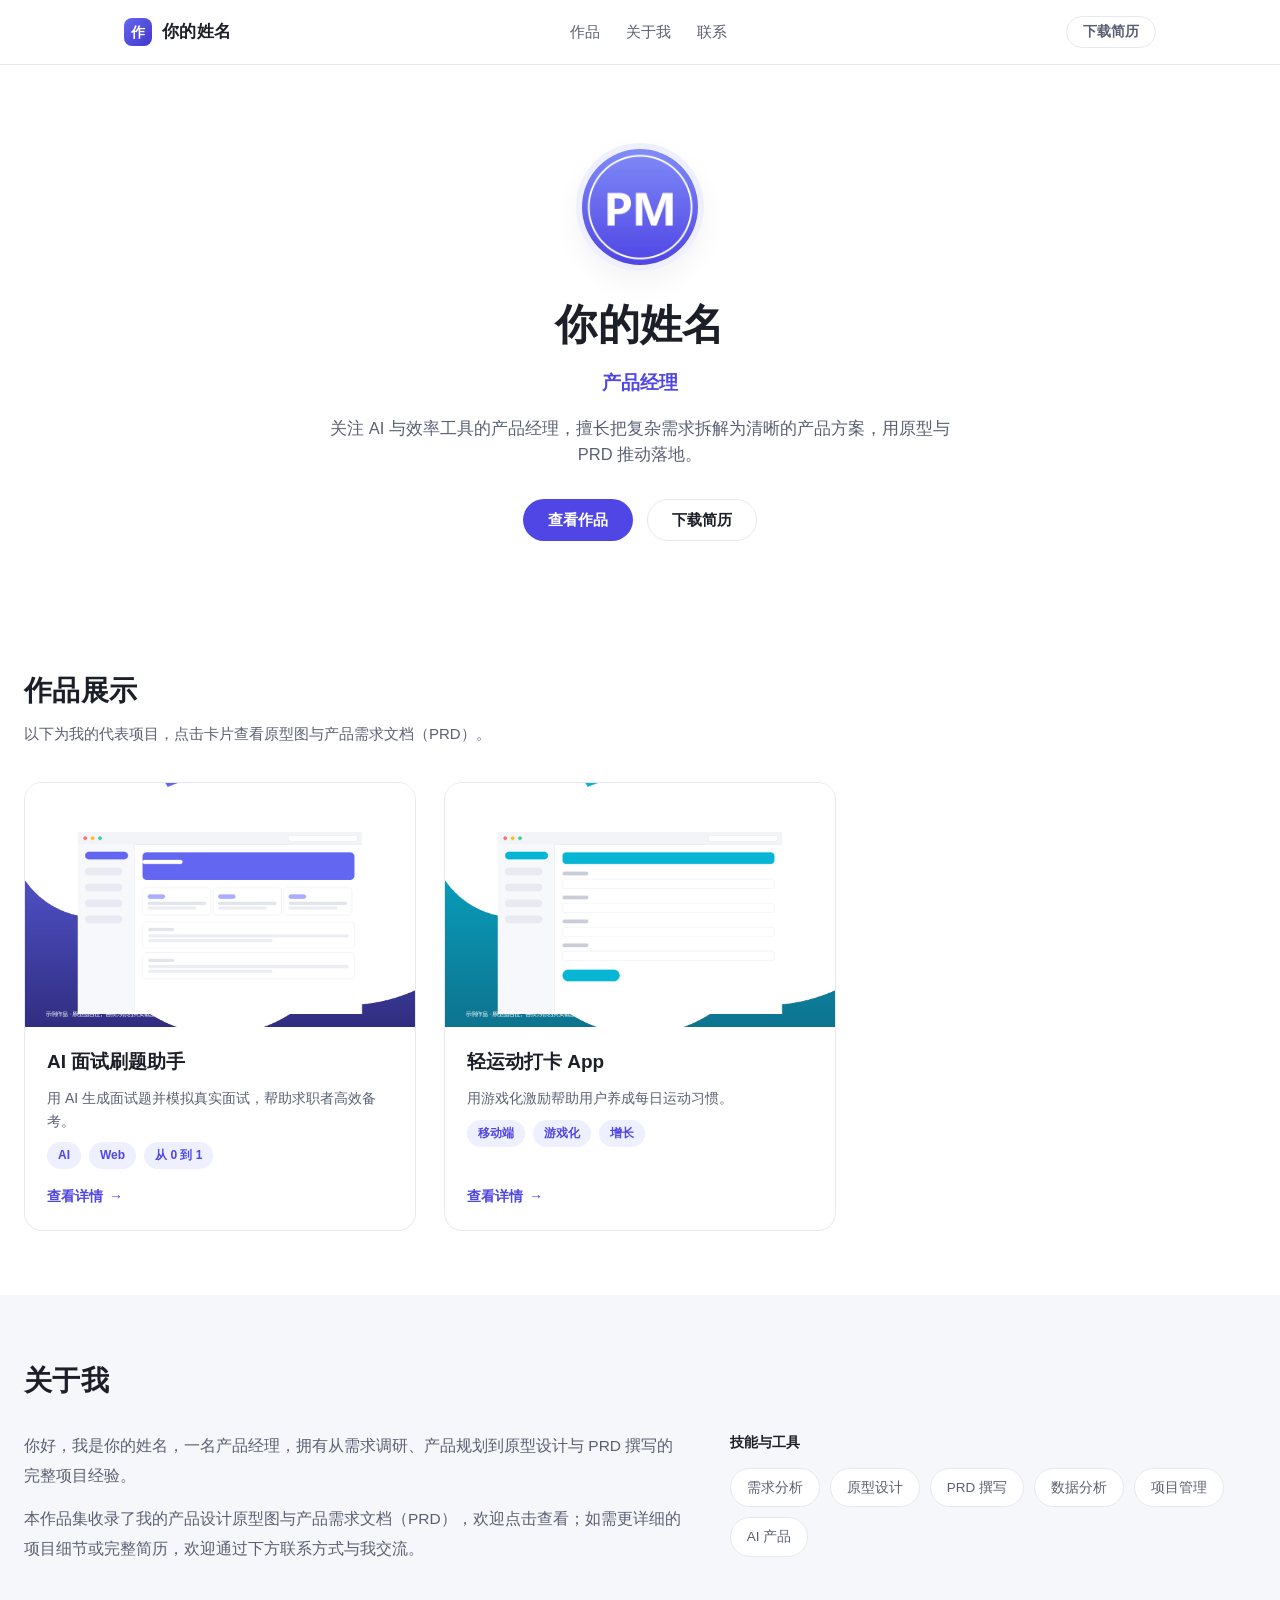
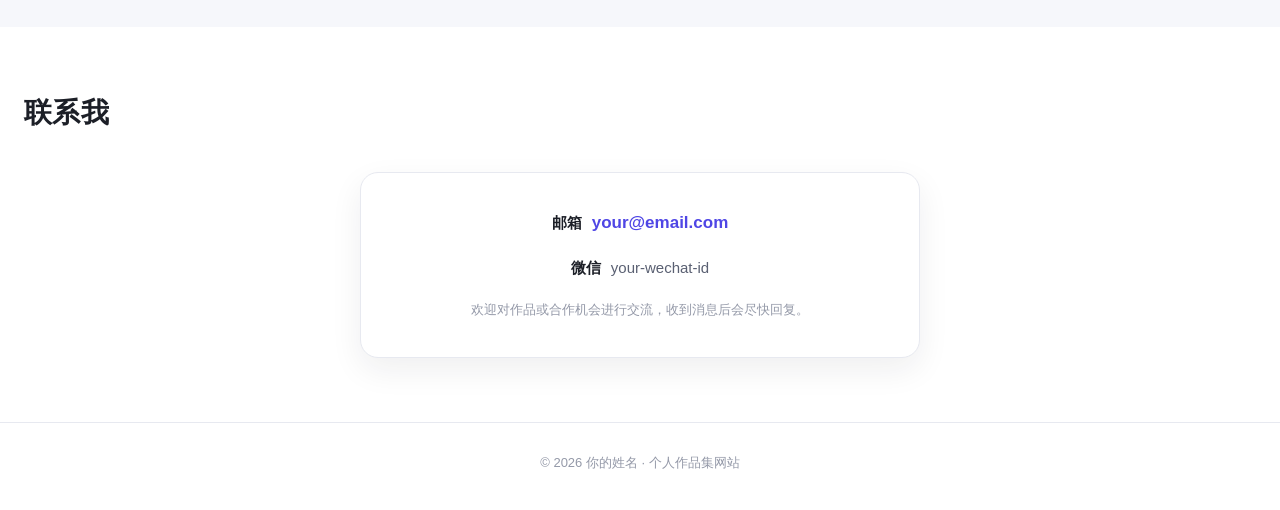
==== index.html @ 60339f10 "feat: 个人作品集网站 v1（纯静态，展示原型图与 PRD）" ====
<!DOCTYPE html>
<html lang="zh-CN">
<head>
  <meta charset="UTF-8">
  <meta name="viewport" content="width=device-width, initial-scale=1.0">
  <title>你的姓名 · 产品经理作品集</title>
  <meta name="description" content="产品经理个人作品集：展示产品设计原型图与产品需求文档（PRD），欢迎点击查看。">
  <meta name="author" content="你的姓名">
  <meta property="og:type" content="website">
  <meta property="og:title" content="你的姓名 · 产品经理作品集">
  <meta property="og:description" content="展示产品设计原型图与产品需求文档（PRD）的个人作品集。">
  <meta property="og:image" content="assets/img/og-cover.png">
  <link rel="icon" href="assets/img/favicon.png" type="image/png">
  <link rel="stylesheet" href="assets/css/style.css">
</head>
<body>
  <header class="site-header">
    <nav class="nav container" aria-label="主导航">
      <a class="nav-brand" href="index.html">
        <span class="brand-mark">作</span>
        <span id="nav-name">你的姓名</span>
      </a>
      <ul class="nav-links">
        <li><a href="index.html#projects">作品</a></li>
        <li><a href="index.html#about">关于我</a></li>
        <li><a href="index.html#contact">联系</a></li>
      </ul>
      <a class="btn btn-ghost" href="assets/resume.pdf" target="_blank" rel="noopener" id="nav-resume">下载简历</a>
    </nav>
  </header>

  <main>
    <section class="hero">
      <img class="avatar" id="avatar" src="assets/img/avatar.png" alt="头像" width="116" height="116">
      <h1 class="hero-name" id="hero-name">你的姓名</h1>
      <p class="hero-role" id="hero-role">产品经理</p>
      <p class="hero-tagline" id="hero-tagline">关注 AI 与效率工具的产品经理，擅长把复杂需求拆解为清晰的产品方案，用原型与 PRD 推动落地。</p>
      <div class="hero-actions">
        <a class="btn btn-primary" href="#projects">查看作品</a>
        <a class="btn btn-secondary" href="assets/resume.pdf" target="_blank" rel="noopener" id="hero-resume">下载简历</a>
      </div>
      <div class="error-banner" id="data-error" role="alert">
        数据加载失败：请通过本地服务器访问（如 python -m http.server 8000）或部署后再打开本页。
      </div>
    </section>

    <section class="section" id="projects">
      <h2 class="section-title">作品展示</h2>
      <p class="section-sub">以下为我的代表项目，点击卡片查看原型图与产品需求文档（PRD）。</p>
      <div class="project-grid" id="project-grid"></div>
    </section>

    <section class="section section-alt" id="about">
      <h2 class="section-title">关于我</h2>
      <div class="about-grid">
        <div class="about-bio" id="about-bio"></div>
        <div>
          <div class="about-skills-label" id="skills-label">技能与工具</div>
          <div class="skill-list" id="skill-list"></div>
        </div>
      </div>
    </section>

    <section class="section" id="contact">
      <h2 class="section-title">联系我</h2>
      <div class="contact">
        <div class="contact-card">
          <div class="contact-line"><span class="label">邮箱</span><a class="contact-email" id="contact-email" href="mailto:your@email.com">your@email.com</a></div>
          <div class="contact-line"><span class="label">微信</span><span id="contact-wechat">your-wechat-id</span></div>
          <p class="contact-hint">欢迎对作品或合作机会进行交流，收到消息后会尽快回复。</p>
        </div>
      </div>
    </section>
  </main>

  <footer class="site-footer">
    <p>© <span id="footer-year">2026</span> <span id="footer-name">你的姓名</span> · 个人作品集网站</p>
  </footer>

  <script src="assets/js/main.js"></script>
</body>
</html>
---- assets/css/style.css ----
/* ============================================================
   个人作品集网站 v1 · 简约浅色主题
   纯静态：无外部依赖，字体使用系统字体栈
   ============================================================ */

:root {
  --bg: #ffffff;
  --bg-soft: #f6f7fb;
  --text: #1c1f27;
  --text-2: #5a6072;
  --text-3: #9499a8;
  --accent: #4f46e5;
  --accent-strong: #4338ca;
  --accent-soft: #eef0ff;
  --border: #e7e9f0;
  --radius-lg: 18px;
  --radius-md: 12px;
  --radius-sm: 8px;
  --shadow-card: 0 12px 32px rgba(28, 31, 39, 0.07);
  --shadow-hover: 0 18px 44px rgba(28, 31, 39, 0.12);
  --font: -apple-system, BlinkMacSystemFont, "Segoe UI", "PingFang SC",
          "Hiragino Sans GB", "Microsoft YaHei", "Noto Sans SC", sans-serif;
}

* { box-sizing: border-box; }

html { scroll-behavior: smooth; }

body {
  margin: 0;
  font-family: var(--font);
  color: var(--text);
  background: var(--bg);
  line-height: 1.6;
  -webkit-font-smoothing: antialiased;
}

img { max-width: 100%; display: block; }

a { color: var(--accent); text-decoration: none; }
a:hover { color: var(--accent-strong); }

h1, h2, h3, p { margin: 0; }

.container {
  max-width: 1080px;
  margin: 0 auto;
  padding: 0 24px;
}

:focus-visible {
  outline: 2px solid var(--accent);
  outline-offset: 2px;
  border-radius: 4px;
}

@media (prefers-reduced-motion: reduce) {
  * { transition: none !important; animation: none !important; }
  html { scroll-behavior: auto; }
}

/* ---------- 顶栏导航 ---------- */
.site-header {
  position: sticky;
  top: 0;
  z-index: 50;
  background: rgba(255, 255, 255, 0.82);
  backdrop-filter: blur(14px);
  -webkit-backdrop-filter: blur(14px);
  border-bottom: 1px solid var(--border);
}

.nav {
  display: flex;
  align-items: center;
  justify-content: space-between;
  height: 64px;
  gap: 16px;
}

.nav-brand {
  font-size: 17px;
  font-weight: 700;
  color: var(--text);
  letter-spacing: 0.02em;
  display: inline-flex;
  align-items: center;
  gap: 10px;
}

.nav-brand .brand-mark {
  width: 28px;
  height: 28px;
  border-radius: 8px;
  background: linear-gradient(135deg, #6366f1, #4338ca);
  color: #fff;
  display: inline-flex;
  align-items: center;
  justify-content: center;
  font-size: 14px;
  font-weight: 800;
}

.nav-links {
  display: flex;
  align-items: center;
  gap: 26px;
  list-style: none;
  margin: 0;
  padding: 0;
}

.nav-links a {
  color: var(--text-2);
  font-size: 15px;
  font-weight: 500;
}
.nav-links a:hover { color: var(--accent); }

/* ---------- 按钮 ---------- */
.btn {
  display: inline-flex;
  align-items: center;
  justify-content: center;
  gap: 8px;
  padding: 11px 24px;
  border-radius: 999px;
  font-size: 15px;
  font-weight: 600;
  line-height: 1.2;
  cursor: pointer;
  transition: background-color 0.18s ease, box-shadow 0.18s ease,
              transform 0.18s ease, color 0.18s ease;
  border: 1px solid transparent;
  white-space: nowrap;
}

.btn-primary {
  background: var(--accent);
  color: #fff;
}
.btn-primary:hover {
  background: var(--accent-strong);
  color: #fff;
  transform: translateY(-1px);
  box-shadow: 0 10px 22px rgba(79, 70, 229, 0.28);
}

.btn-secondary {
  background: var(--bg);
  color: var(--text);
  border-color: var(--border);
}
.btn-secondary:hover {
  border-color: var(--accent);
  color: var(--accent);
  transform: translateY(-1px);
}

.btn-ghost {
  background: transparent;
  color: var(--text-2);
  border-color: var(--border);
  padding: 7px 16px;
  font-size: 13.5px;
}
.btn-ghost:hover { color: var(--accent); border-color: var(--accent); }

.btn-sm { padding: 7px 16px; font-size: 13.5px; }

/* ---------- Hero ---------- */
.hero {
  text-align: center;
  padding: 84px 24px 64px;
}

.avatar {
  width: 116px;
  height: 116px;
  border-radius: 50%;
  object-fit: cover;
  margin: 0 auto 26px;
  box-shadow: 0 0 0 6px var(--accent-soft), var(--shadow-card);
}

.hero-name { font-size: 42px; font-weight: 800; letter-spacing: 0.01em; }

.hero-role {
  margin-top: 10px;
  font-size: 19px;
  font-weight: 600;
  color: var(--accent);
}

.hero-tagline {
  margin: 16px auto 0;
  max-width: 640px;
  font-size: 16.5px;
  color: var(--text-2);
}

.hero-actions {
  margin-top: 32px;
  display: flex;
  gap: 14px;
  justify-content: center;
  flex-wrap: wrap;
}

/* ---------- 区块 ---------- */
.section { padding: 64px 24px; }
.section-alt { background: var(--bg-soft); }

.section-title {
  font-size: 28px;
  font-weight: 800;
  letter-spacing: 0.01em;
}

.section-sub {
  margin-top: 8px;
  font-size: 15px;
  color: var(--text-2);
  max-width: 560px;
}

/* ---------- 项目卡片 ---------- */
.project-grid {
  margin-top: 36px;
  display: grid;
  grid-template-columns: repeat(auto-fill, minmax(320px, 1fr));
  gap: 28px;
}

.card {
  display: flex;
  flex-direction: column;
  background: var(--bg);
  border: 1px solid var(--border);
  border-radius: var(--radius-lg);
  overflow: hidden;
  transition: transform 0.2s ease, box-shadow 0.2s ease;
  text-decoration: none;
  color: inherit;
}

.card:hover {
  transform: translateY(-4px);
  box-shadow: var(--shadow-hover);
  color: inherit;
}

.card-cover {
  aspect-ratio: 16 / 10;
  object-fit: cover;
  width: 100%;
  background: var(--bg-soft);
}

.card-body { padding: 20px 22px 22px; display: flex; flex-direction: column; gap: 10px; flex: 1; }

.card-title { font-size: 19px; font-weight: 700; }

.card-tagline { font-size: 14px; color: var(--text-2); }

.card-tags { display: flex; flex-wrap: wrap; gap: 8px; }

.card-foot {
  margin-top: auto;
  padding-top: 6px;
  display: flex;
  align-items: center;
  gap: 6px;
  color: var(--accent);
  font-size: 14px;
  font-weight: 600;
}

.card:hover .card-foot .arrow { transform: translateX(4px); }
.card-foot .arrow { transition: transform 0.2s ease; }

/* ---------- 标签 ---------- */
.tag {
  display: inline-flex;
  align-items: center;
  padding: 4px 11px;
  border-radius: 999px;
  background: var(--accent-soft);
  color: var(--accent);
  font-size: 12px;
  font-weight: 600;
}

/* ---------- 关于我 ---------- */
.about-grid {
  display: grid;
  grid-template-columns: 1.25fr 1fr;
  gap: 48px;
  margin-top: 28px;
  align-items: start;
}

.about-bio p { font-size: 15.5px; color: var(--text-2); line-height: 1.9; }
.about-bio p + p { margin-top: 14px; }

.about-skills-label {
  font-size: 14px;
  font-weight: 700;
  color: var(--text);
  margin-bottom: 14px;
}

.skill-list { display: flex; flex-wrap: wrap; gap: 10px; }

.skill-item {
  padding: 8px 16px;
  border-radius: 999px;
  background: var(--bg);
  border: 1px solid var(--border);
  font-size: 13.5px;
  font-weight: 500;
  color: var(--text-2);
}

/* ---------- 联系 ---------- */
.contact { text-align: center; }

.contact-card {
  margin: 36px auto 0;
  max-width: 560px;
  background: var(--bg);
  border: 1px solid var(--border);
  border-radius: var(--radius-lg);
  padding: 36px 32px;
  box-shadow: var(--shadow-card);
  display: flex;
  flex-direction: column;
  gap: 20px;
  align-items: center;
}

.contact-line {
  display: flex;
  align-items: center;
  gap: 10px;
  font-size: 15px;
  color: var(--text-2);
  flex-wrap: wrap;
  justify-content: center;
}

.contact-line .label { font-weight: 600; color: var(--text); }

.contact-email { font-size: 17px; font-weight: 700; color: var(--accent); }
.contact-email:hover { color: var(--accent-strong); }

.contact-hint { font-size: 13px; color: var(--text-3); }

/* ---------- 页脚 ---------- */
.site-footer {
  border-top: 1px solid var(--border);
  padding: 30px 24px 36px;
  text-align: center;
  font-size: 13px;
  color: var(--text-3);
}

/* ============================================================
   项目详情页
   ============================================================ */

.back-link {
  display: inline-flex;
  align-items: center;
  gap: 6px;
  margin: 36px 0 8px;
  font-size: 14px;
  font-weight: 600;
  color: var(--text-2);
}
.back-link:hover { color: var(--accent); }

.project-header { padding: 20px 24px 8px; }

.project-title { font-size: 34px; font-weight: 800; letter-spacing: 0.01em; }

.project-tagline { margin-top: 12px; font-size: 17px; color: var(--text-2); max-width: 680px; }

.meta-chips {
  margin-top: 22px;
  display: flex;
  flex-wrap: wrap;
  gap: 10px 14px;
}

.meta-chip {
  display: inline-flex;
  align-items: center;
  gap: 8px;
  padding: 8px 16px;
  border-radius: 999px;
  background: var(--bg-soft);
  border: 1px solid var(--border);
  font-size: 13.5px;
  color: var(--text-2);
}

.meta-chip b { color: var(--text); font-weight: 700; }

.project-body { max-width: 880px; }

.summary p { font-size: 15.5px; color: var(--text-2); line-height: 1.9; }
.summary p + p { margin-top: 14px; }

.doc-actions {
  margin-top: 28px;
  display: flex;
  flex-wrap: wrap;
  gap: 12px;
}

.doc-note {
  margin-top: 12px;
  font-size: 13px;
  color: var(--text-3);
}

/* ---------- 图集 ---------- */
.gallery {
  margin-top: 28px;
  display: grid;
  gap: 28px;
  max-width: 880px;
}

.gallery figure { margin: 0; }

.gallery img {
  width: 100%;
  border-radius: var(--radius-md);
  border: 1px solid var(--border);
  box-shadow: var(--shadow-card);
  cursor: zoom-in;
}

.gallery figcaption {
  margin-top: 10px;
  font-size: 13px;
  color: var(--text-3);
  text-align: center;
}

/* ---------- 上一个/下一个 ---------- */
.pager {
  display: flex;
  justify-content: space-between;
  gap: 16px;
  margin: 56px 0 24px;
  max-width: 880px;
}

.pager a {
  padding: 14px 20px;
  border: 1px solid var(--border);
  border-radius: var(--radius-md);
  color: var(--text-2);
  font-size: 14px;
  font-weight: 600;
  transition: border-color 0.18s ease, color 0.18s ease, transform 0.18s ease;
}
.pager a:hover { color: var(--accent); border-color: var(--accent); }
.pager .prev:hover { transform: translateX(-2px); }
.pager .next:hover { transform: translateX(2px); }
.pager .disabled { opacity: 0.35; pointer-events: none; }

/* ---------- Lightbox ---------- */
.lightbox {
  position: fixed;
  inset: 0;
  z-index: 100;
  display: none;
  align-items: center;
  justify-content: center;
  background: rgba(12, 14, 22, 0.9);
  backdrop-filter: blur(6px);
  -webkit-backdrop-filter: blur(6px);
  padding: 24px;
}

.lightbox.open { display: flex; }

.lightbox img {
  max-width: 92vw;
  max-height: 82vh;
  border-radius: var(--radius-md);
  box-shadow: 0 30px 80px rgba(0, 0, 0, 0.5);
}

.lightbox .lb-caption {
  position: absolute;
  left: 0;
  right: 0;
  bottom: 26px;
  text-align: center;
  color: rgba(255, 255, 255, 0.82);
  font-size: 14px;
}

.lb-btn {
  position: absolute;
  display: inline-flex;
  align-items: center;
  justify-content: center;
  width: 46px;
  height: 46px;
  border-radius: 50%;
  border: 1px solid rgba(255, 255, 255, 0.25);
  background: rgba(255, 255, 255, 0.08);
  color: #fff;
  font-size: 22px;
  cursor: pointer;
  transition: background-color 0.15s ease, transform 0.15s ease;
  user-select: none;
}
.lb-btn:hover { background: rgba(255, 255, 255, 0.2); }

.lb-prev { left: 22px; top: 50%; transform: translateY(-50%); }
.lb-next { right: 22px; top: 50%; transform: translateY(-50%); }
.lb-close { top: 20px; right: 20px; }

/* ---------- 数据加载失败 ---------- */
.error-banner {
  display: none;
  margin: 18px auto 0;
  max-width: 640px;
  padding: 14px 18px;
  border-radius: var(--radius-md);
  background: #fef2f2;
  border: 1px solid #fecaca;
  color: #b91c1c;
  font-size: 14px;
}
.error-banner.show { display: block; }

/* ---------- 404 ---------- */
.notfound { text-align: center; padding: 120px 24px; }
.notfound h1 { font-size: 40px; font-weight: 800; }
.notfound p { margin-top: 14px; color: var(--text-2); }
.notfound .btn { margin-top: 28px; }

/* ---------- 响应式 ---------- */
@media (max-width: 860px) {
  .about-grid { grid-template-columns: 1fr; gap: 32px; }
}

@media (max-width: 720px) {
  .nav-links { gap: 16px; }
  .nav-links a { font-size: 14px; }
  .nav .btn-ghost { display: none; }

  .hero { padding: 64px 20px 48px; }
  .hero-name { font-size: 32px; }
  .hero-role { font-size: 17px; }
  .hero-tagline { font-size: 15.5px; }

  .section { padding: 48px 20px; }
  .section-title { font-size: 24px; }

  .project-title { font-size: 27px; }
  .project-header { padding: 12px 20px 4px; }

  .pager { flex-direction: column; }
  .pager a { text-align: center; }

  .lb-prev { left: 10px; }
  .lb-next { right: 10px; }
}

/* 锚点定位时避开吸顶导航 */
section[id] { scroll-margin-top: 76px; }
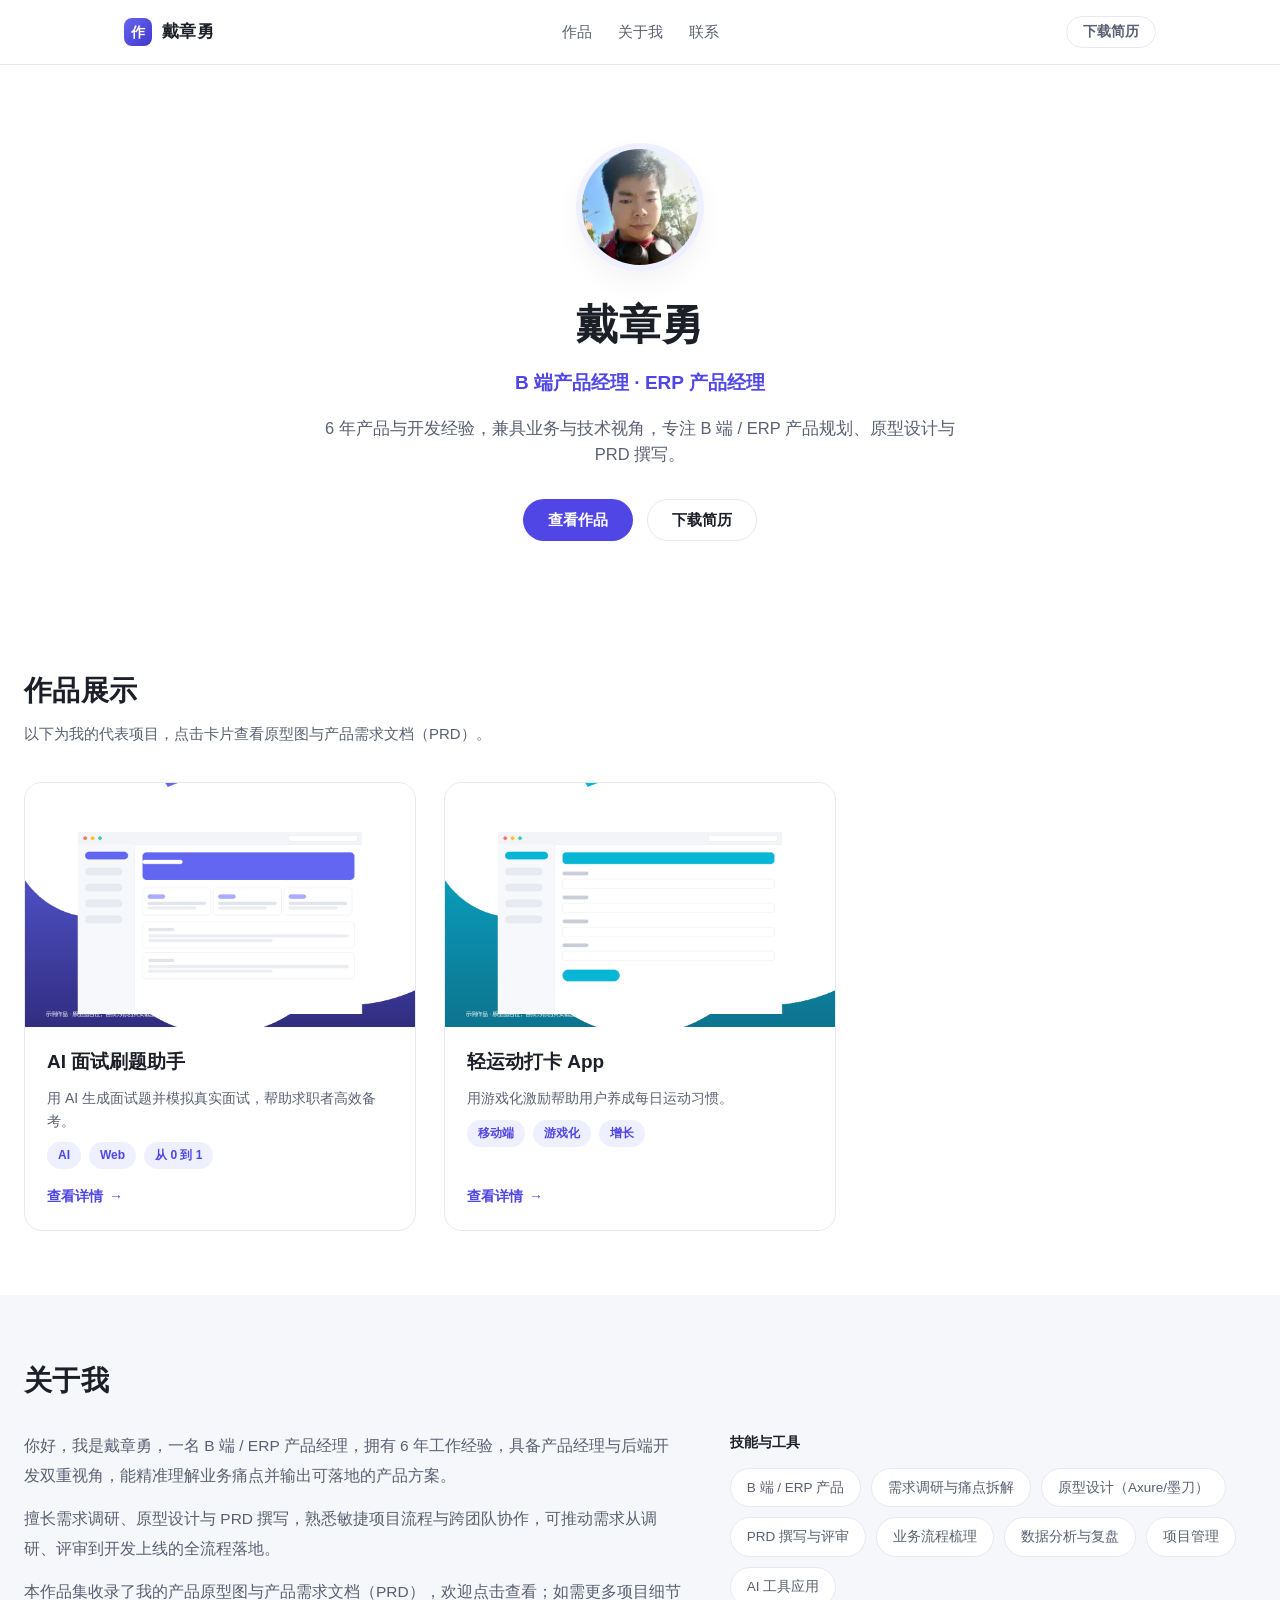
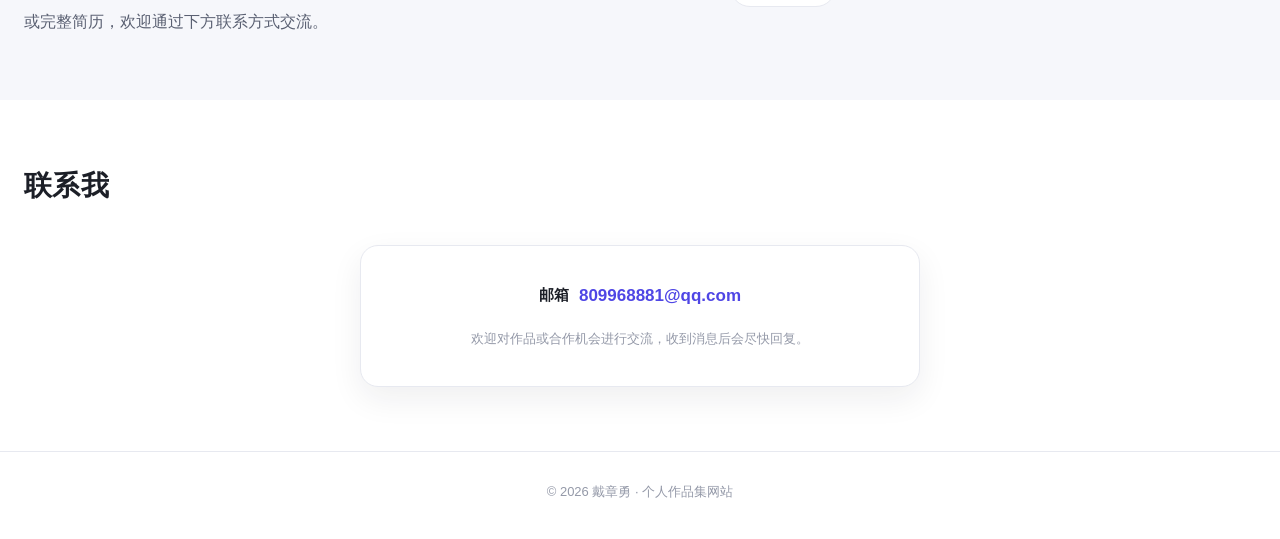
==== commit 1a28a5ae: "feat: 使用真实简历信息替换占位（戴章勇/邮箱/证件照/简历PDF）" ====
--- a/index.html
+++ b/index.html
@@ -3,12 +3,12 @@
 <head>
   <meta charset="UTF-8">
   <meta name="viewport" content="width=device-width, initial-scale=1.0">
-  <title>你的姓名 · 产品经理作品集</title>
-  <meta name="description" content="产品经理个人作品集：展示产品设计原型图与产品需求文档（PRD），欢迎点击查看。">
-  <meta name="author" content="你的姓名">
+  <title>戴章勇 · B 端产品经理作品集</title>
+  <meta name="description" content="B 端 / ERP 产品经理戴章勇的个人作品集：展示产品设计原型图与产品需求文档（PRD），欢迎点击查看。">
+  <meta name="author" content="戴章勇">
   <meta property="og:type" content="website">
-  <meta property="og:title" content="你的姓名 · 产品经理作品集">
-  <meta property="og:description" content="展示产品设计原型图与产品需求文档（PRD）的个人作品集。">
+  <meta property="og:title" content="戴章勇 · B 端产品经理作品集">
+  <meta property="og:description" content="B 端 / ERP 产品经理戴章勇的作品集：原型图与产品需求文档。">
   <meta property="og:image" content="assets/img/og-cover.png">
   <link rel="icon" href="assets/img/favicon.png" type="image/png">
   <link rel="stylesheet" href="assets/css/style.css">
@@ -18,7 +18,7 @@
     <nav class="nav container" aria-label="主导航">
       <a class="nav-brand" href="index.html">
         <span class="brand-mark">作</span>
-        <span id="nav-name">你的姓名</span>
+        <span id="nav-name">戴章勇</span>
       </a>
       <ul class="nav-links">
         <li><a href="index.html#projects">作品</a></li>
@@ -32,9 +32,9 @@
   <main>
     <section class="hero">
       <img class="avatar" id="avatar" src="assets/img/avatar.png" alt="头像" width="116" height="116">
-      <h1 class="hero-name" id="hero-name">你的姓名</h1>
-      <p class="hero-role" id="hero-role">产品经理</p>
-      <p class="hero-tagline" id="hero-tagline">关注 AI 与效率工具的产品经理，擅长把复杂需求拆解为清晰的产品方案，用原型与 PRD 推动落地。</p>
+      <h1 class="hero-name" id="hero-name">戴章勇</h1>
+      <p class="hero-role" id="hero-role">B 端产品经理 · ERP 产品经理</p>
+      <p class="hero-tagline" id="hero-tagline">6 年产品与开发经验，兼具业务与技术视角，专注 B 端 / ERP 产品规划、原型设计与 PRD 撰写。</p>
       <div class="hero-actions">
         <a class="btn btn-primary" href="#projects">查看作品</a>
         <a class="btn btn-secondary" href="assets/resume.pdf" target="_blank" rel="noopener" id="hero-resume">下载简历</a>
@@ -65,8 +65,8 @@
       <h2 class="section-title">联系我</h2>
       <div class="contact">
         <div class="contact-card">
-          <div class="contact-line"><span class="label">邮箱</span><a class="contact-email" id="contact-email" href="mailto:your@email.com">your@email.com</a></div>
-          <div class="contact-line"><span class="label">微信</span><span id="contact-wechat">your-wechat-id</span></div>
+          <div class="contact-line"><span class="label">邮箱</span><a class="contact-email" id="contact-email" href="mailto:809968881@qq.com">809968881@qq.com</a></div>
+          <div class="contact-line" id="contact-wechat-line"><span class="label">微信</span><span id="contact-wechat"></span></div>
           <p class="contact-hint">欢迎对作品或合作机会进行交流，收到消息后会尽快回复。</p>
         </div>
       </div>
@@ -74,7 +74,7 @@
   </main>
 
   <footer class="site-footer">
-    <p>© <span id="footer-year">2026</span> <span id="footer-name">你的姓名</span> · 个人作品集网站</p>
+    <p>© <span id="footer-year">2026</span> <span id="footer-name">戴章勇</span> · 个人作品集网站</p>
   </footer>
 
   <script src="assets/js/main.js"></script>
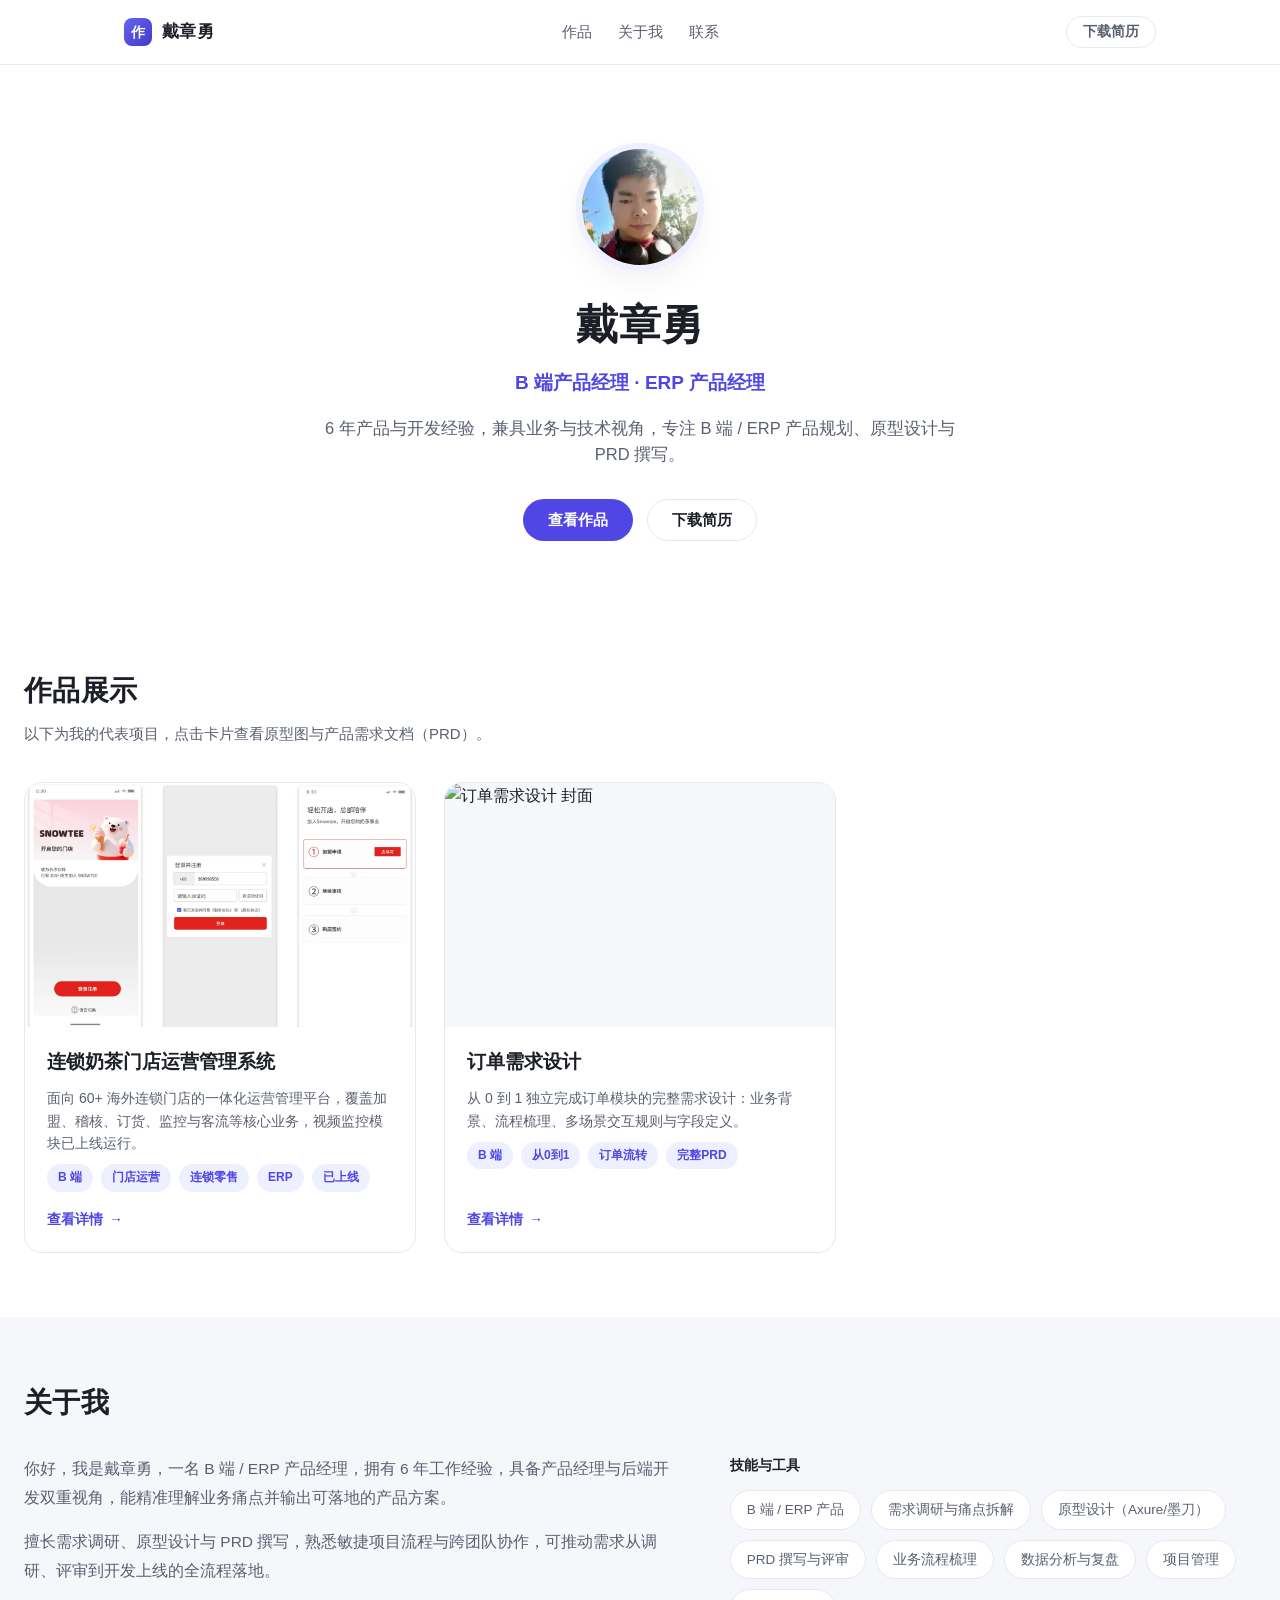
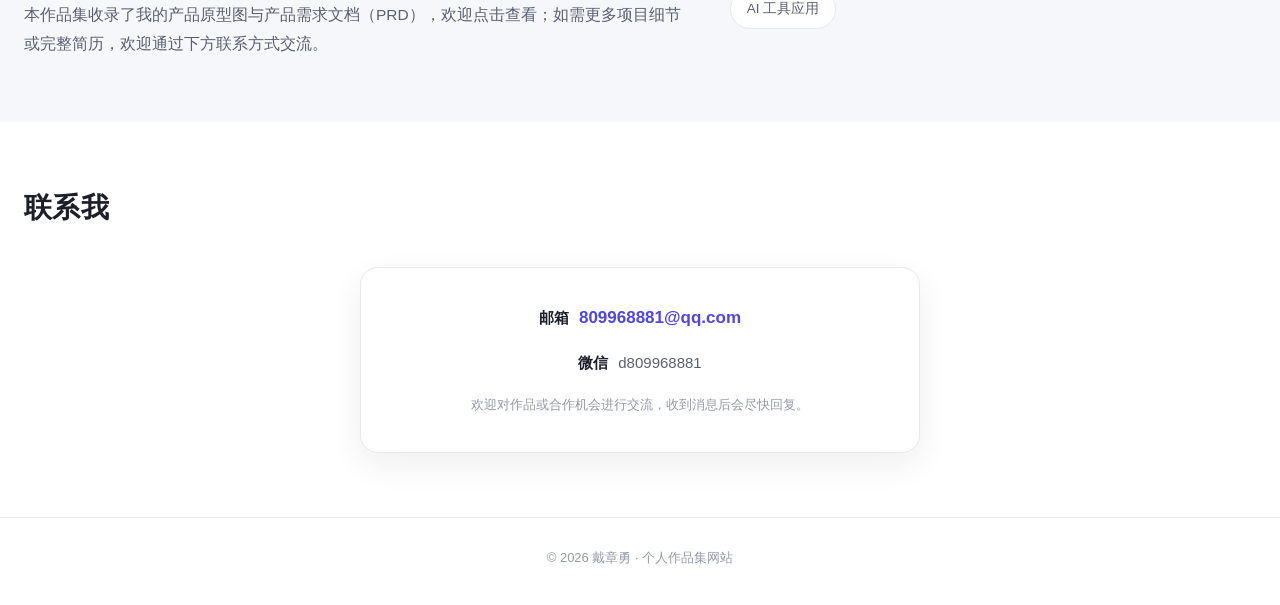
==== commit 1536482a: "fix: 更新index.html" ====
--- a/index.html
+++ b/index.html
@@ -1,82 +1,82 @@
-<!DOCTYPE html>
-<html lang="zh-CN">
-<head>
-  <meta charset="UTF-8">
-  <meta name="viewport" content="width=device-width, initial-scale=1.0">
-  <title>戴章勇 · B 端产品经理作品集</title>
-  <meta name="description" content="B 端 / ERP 产品经理戴章勇的个人作品集：展示产品设计原型图与产品需求文档（PRD），欢迎点击查看。">
-  <meta name="author" content="戴章勇">
-  <meta property="og:type" content="website">
-  <meta property="og:title" content="戴章勇 · B 端产品经理作品集">
-  <meta property="og:description" content="B 端 / ERP 产品经理戴章勇的作品集：原型图与产品需求文档。">
-  <meta property="og:image" content="assets/img/og-cover.png">
-  <link rel="icon" href="assets/img/favicon.png" type="image/png">
-  <link rel="stylesheet" href="assets/css/style.css">
-</head>
-<body>
-  <header class="site-header">
-    <nav class="nav container" aria-label="主导航">
-      <a class="nav-brand" href="index.html">
-        <span class="brand-mark">作</span>
-        <span id="nav-name">戴章勇</span>
-      </a>
-      <ul class="nav-links">
-        <li><a href="index.html#projects">作品</a></li>
-        <li><a href="index.html#about">关于我</a></li>
-        <li><a href="index.html#contact">联系</a></li>
-      </ul>
-      <a class="btn btn-ghost" href="assets/resume.pdf" target="_blank" rel="noopener" id="nav-resume">下载简历</a>
-    </nav>
-  </header>
-
-  <main>
-    <section class="hero">
-      <img class="avatar" id="avatar" src="assets/img/avatar.png" alt="头像" width="116" height="116">
-      <h1 class="hero-name" id="hero-name">戴章勇</h1>
-      <p class="hero-role" id="hero-role">B 端产品经理 · ERP 产品经理</p>
-      <p class="hero-tagline" id="hero-tagline">6 年产品与开发经验，兼具业务与技术视角，专注 B 端 / ERP 产品规划、原型设计与 PRD 撰写。</p>
-      <div class="hero-actions">
-        <a class="btn btn-primary" href="#projects">查看作品</a>
-        <a class="btn btn-secondary" href="assets/resume.pdf" target="_blank" rel="noopener" id="hero-resume">下载简历</a>
-      </div>
-      <div class="error-banner" id="data-error" role="alert">
-        数据加载失败：请通过本地服务器访问（如 python -m http.server 8000）或部署后再打开本页。
-      </div>
-    </section>
-
-    <section class="section" id="projects">
-      <h2 class="section-title">作品展示</h2>
-      <p class="section-sub">以下为我的代表项目，点击卡片查看原型图与产品需求文档（PRD）。</p>
-      <div class="project-grid" id="project-grid"></div>
-    </section>
-
-    <section class="section section-alt" id="about">
-      <h2 class="section-title">关于我</h2>
-      <div class="about-grid">
-        <div class="about-bio" id="about-bio"></div>
-        <div>
-          <div class="about-skills-label" id="skills-label">技能与工具</div>
-          <div class="skill-list" id="skill-list"></div>
-        </div>
-      </div>
-    </section>
-
-    <section class="section" id="contact">
-      <h2 class="section-title">联系我</h2>
-      <div class="contact">
-        <div class="contact-card">
-          <div class="contact-line"><span class="label">邮箱</span><a class="contact-email" id="contact-email" href="mailto:809968881@qq.com">809968881@qq.com</a></div>
-          <div class="contact-line" id="contact-wechat-line"><span class="label">微信</span><span id="contact-wechat"></span></div>
-          <p class="contact-hint">欢迎对作品或合作机会进行交流，收到消息后会尽快回复。</p>
-        </div>
-      </div>
-    </section>
-  </main>
-
-  <footer class="site-footer">
-    <p>© <span id="footer-year">2026</span> <span id="footer-name">戴章勇</span> · 个人作品集网站</p>
-  </footer>
-
-  <script src="assets/js/main.js"></script>
-</body>
-</html>
+<!DOCTYPE html>
+<html lang="zh-CN">
+<head>
+  <meta charset="UTF-8">
+  <meta name="viewport" content="width=device-width, initial-scale=1.0">
+  <title>戴章勇 · B 端产品经理作品集</title>
+  <meta name="description" content="B 端 / ERP 产品经理戴章勇的个人作品集：展示产品设计原型图与产品需求文档（PRD），欢迎点击查看。">
+  <meta name="author" content="戴章勇">
+  <meta property="og:type" content="website">
+  <meta property="og:title" content="戴章勇 · B 端产品经理作品集">
+  <meta property="og:description" content="B 端 / ERP 产品经理戴章勇的作品集：原型图与产品需求文档。">
+  <meta property="og:image" content="https://alsacei10.github.io/portfolio/assets/img/og-cover.png">
+  <link rel="icon" href="assets/img/favicon.png" type="image/png">
+  <link rel="stylesheet" href="assets/css/style.css">
+</head>
+<body>
+  <header class="site-header">
+    <nav class="nav container" aria-label="主导航">
+      <a class="nav-brand" href="index.html">
+        <span class="brand-mark">作</span>
+        <span id="nav-name">戴章勇</span>
+      </a>
+      <ul class="nav-links">
+        <li><a href="index.html#projects">作品</a></li>
+        <li><a href="index.html#about">关于我</a></li>
+        <li><a href="index.html#contact">联系</a></li>
+      </ul>
+      <a class="btn btn-ghost" href="assets/resume.pdf" target="_blank" rel="noopener" id="nav-resume">下载简历</a>
+    </nav>
+  </header>
+
+  <main>
+    <section class="hero">
+      <img class="avatar" id="avatar" src="assets/img/avatar.png" alt="头像" width="116" height="116">
+      <h1 class="hero-name" id="hero-name">戴章勇</h1>
+      <p class="hero-role" id="hero-role">B 端产品经理 · ERP 产品经理</p>
+      <p class="hero-tagline" id="hero-tagline">6 年产品与开发经验，兼具业务与技术视角，专注 B 端 / ERP 产品规划、原型设计与 PRD 撰写。</p>
+      <div class="hero-actions">
+        <a class="btn btn-primary" href="#projects">查看作品</a>
+        <a class="btn btn-secondary" href="assets/resume.pdf" target="_blank" rel="noopener" id="hero-resume">下载简历</a>
+      </div>
+      <div class="error-banner" id="data-error" role="alert">
+        数据加载失败：请通过本地服务器访问（如 python -m http.server 8000）或部署后再打开本页。
+      </div>
+    </section>
+
+    <section class="section" id="projects">
+      <h2 class="section-title">作品展示</h2>
+      <p class="section-sub">以下为我的代表项目，点击卡片查看原型图与产品需求文档（PRD）。</p>
+      <div class="project-grid" id="project-grid"></div>
+    </section>
+
+    <section class="section section-alt" id="about">
+      <h2 class="section-title">关于我</h2>
+      <div class="about-grid">
+        <div class="about-bio" id="about-bio"></div>
+        <div>
+          <div class="about-skills-label" id="skills-label">技能与工具</div>
+          <div class="skill-list" id="skill-list"></div>
+        </div>
+      </div>
+    </section>
+
+    <section class="section" id="contact">
+      <h2 class="section-title">联系我</h2>
+      <div class="contact">
+        <div class="contact-card">
+          <div class="contact-line"><span class="label">邮箱</span><a class="contact-email" id="contact-email" href="mailto:809968881@qq.com">809968881@qq.com</a></div>
+          <div class="contact-line" id="contact-wechat-line"><span class="label">微信</span><span id="contact-wechat"></span></div>
+          <p class="contact-hint">欢迎对作品或合作机会进行交流，收到消息后会尽快回复。</p>
+        </div>
+      </div>
+    </section>
+  </main>
+
+  <footer class="site-footer">
+    <p>© <span id="footer-year">2026</span> <span id="footer-name">戴章勇</span> · 个人作品集网站</p>
+  </footer>
+
+  <script src="assets/js/main.js"></script>
+</body>
+</html>
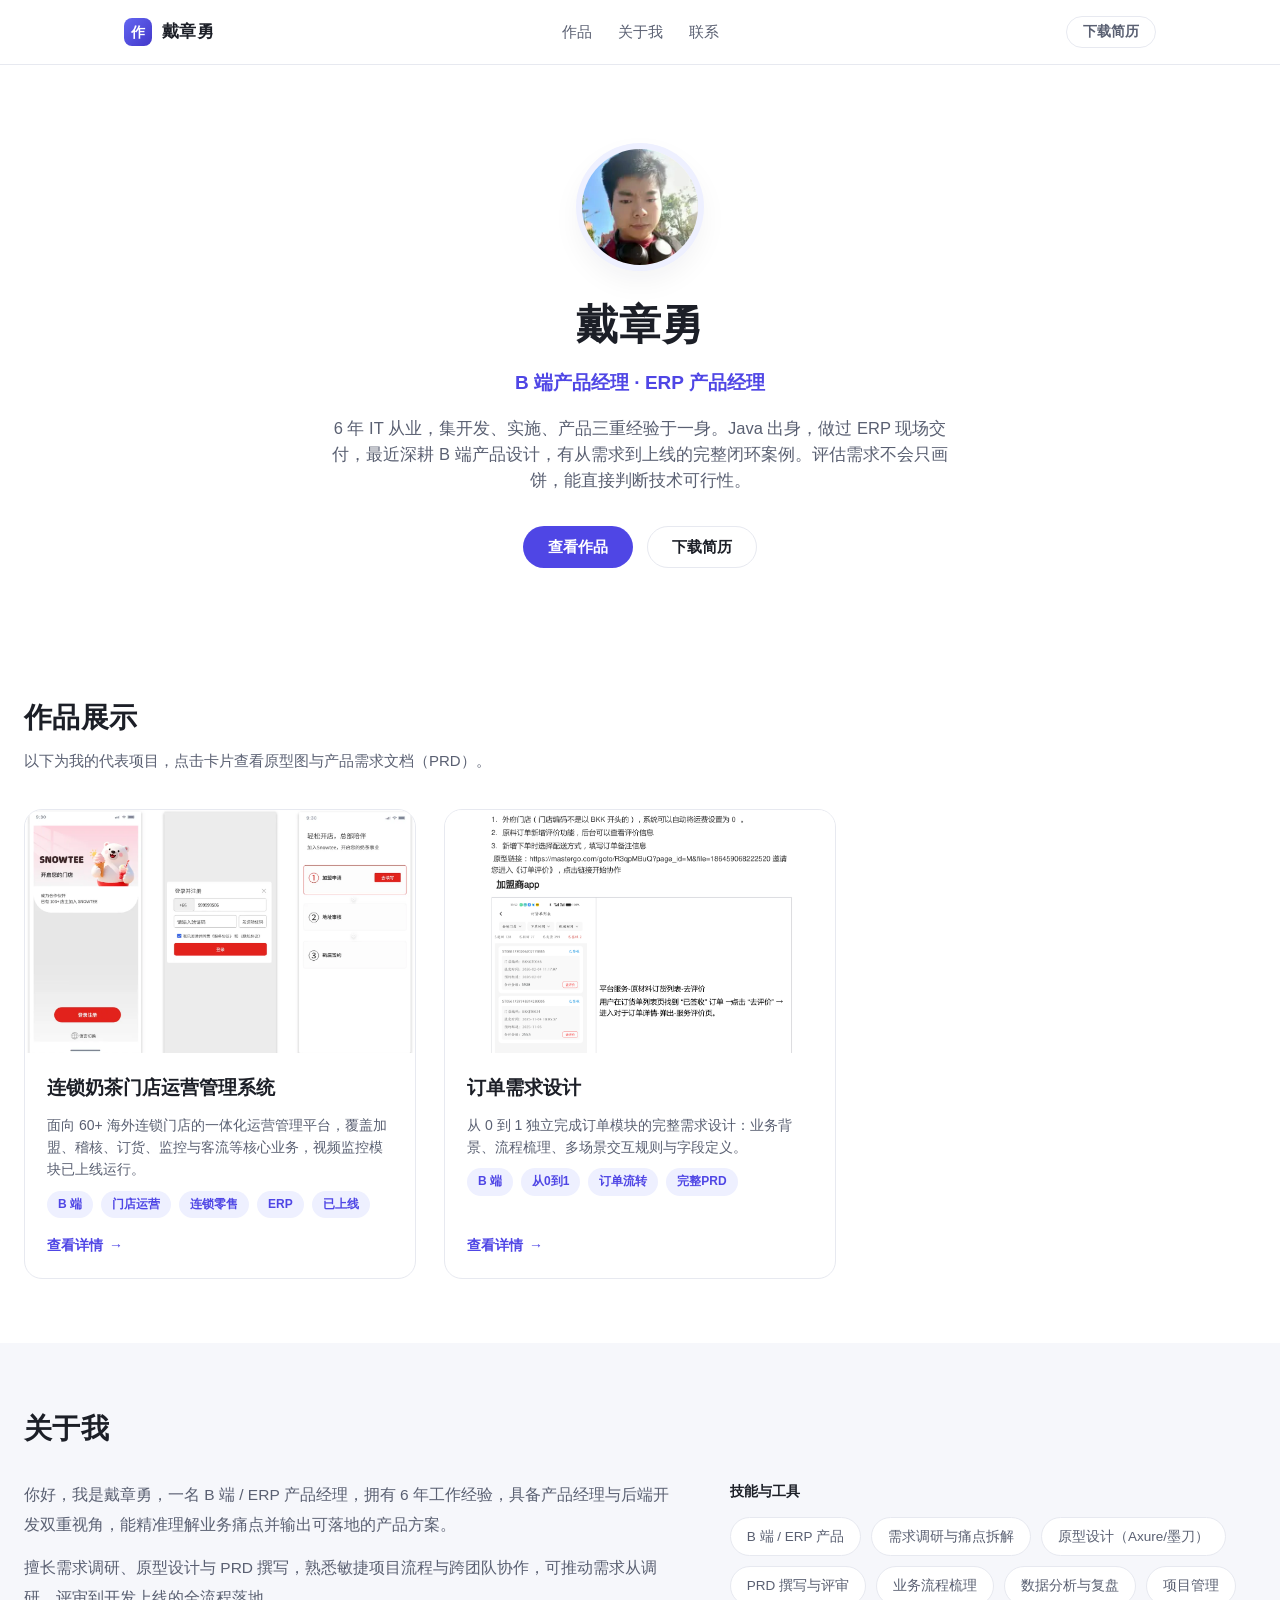
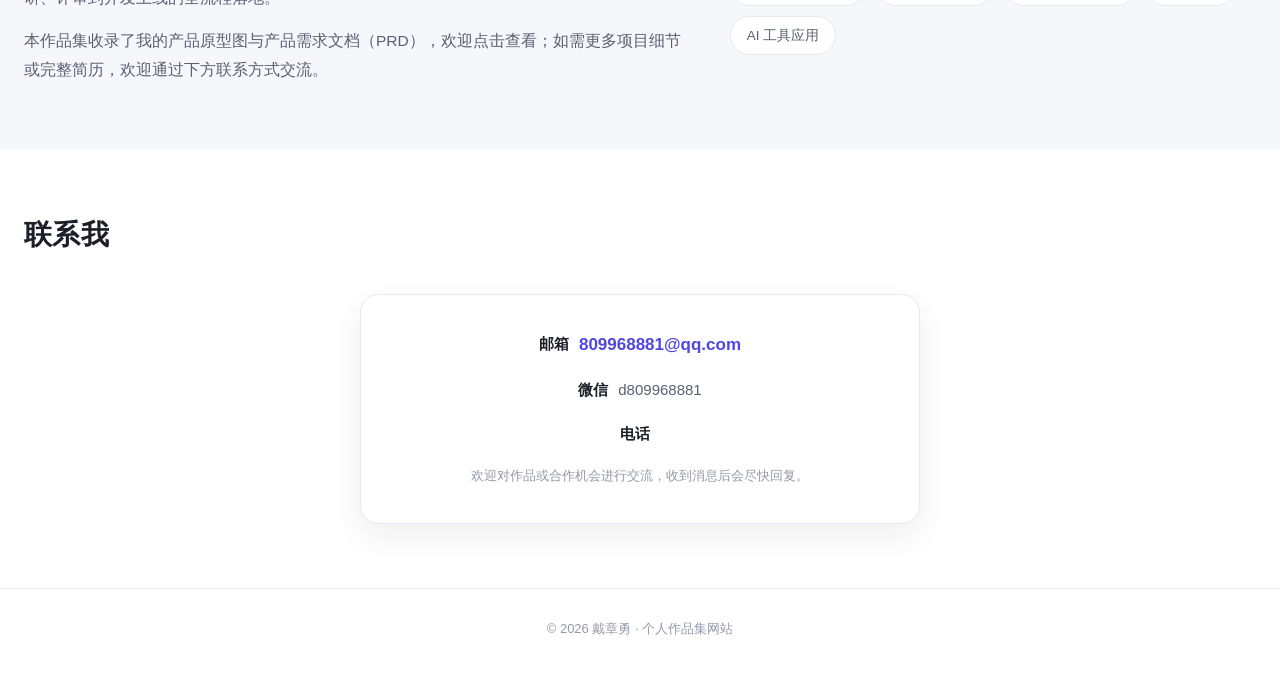
==== commit c8107aca: "feat: 联系区域添加电话行" ====
--- a/index.html
+++ b/index.html
@@ -67,6 +67,7 @@
         <div class="contact-card">
           <div class="contact-line"><span class="label">邮箱</span><a class="contact-email" id="contact-email" href="mailto:809968881@qq.com">809968881@qq.com</a></div>
           <div class="contact-line" id="contact-wechat-line"><span class="label">微信</span><span id="contact-wechat"></span></div>
+          <div class="contact-line" id="contact-phone-line"><span class="label">电话</span><a id="contact-phone" href="tel:13329982946"></a></div>
           <p class="contact-hint">欢迎对作品或合作机会进行交流，收到消息后会尽快回复。</p>
         </div>
       </div>
